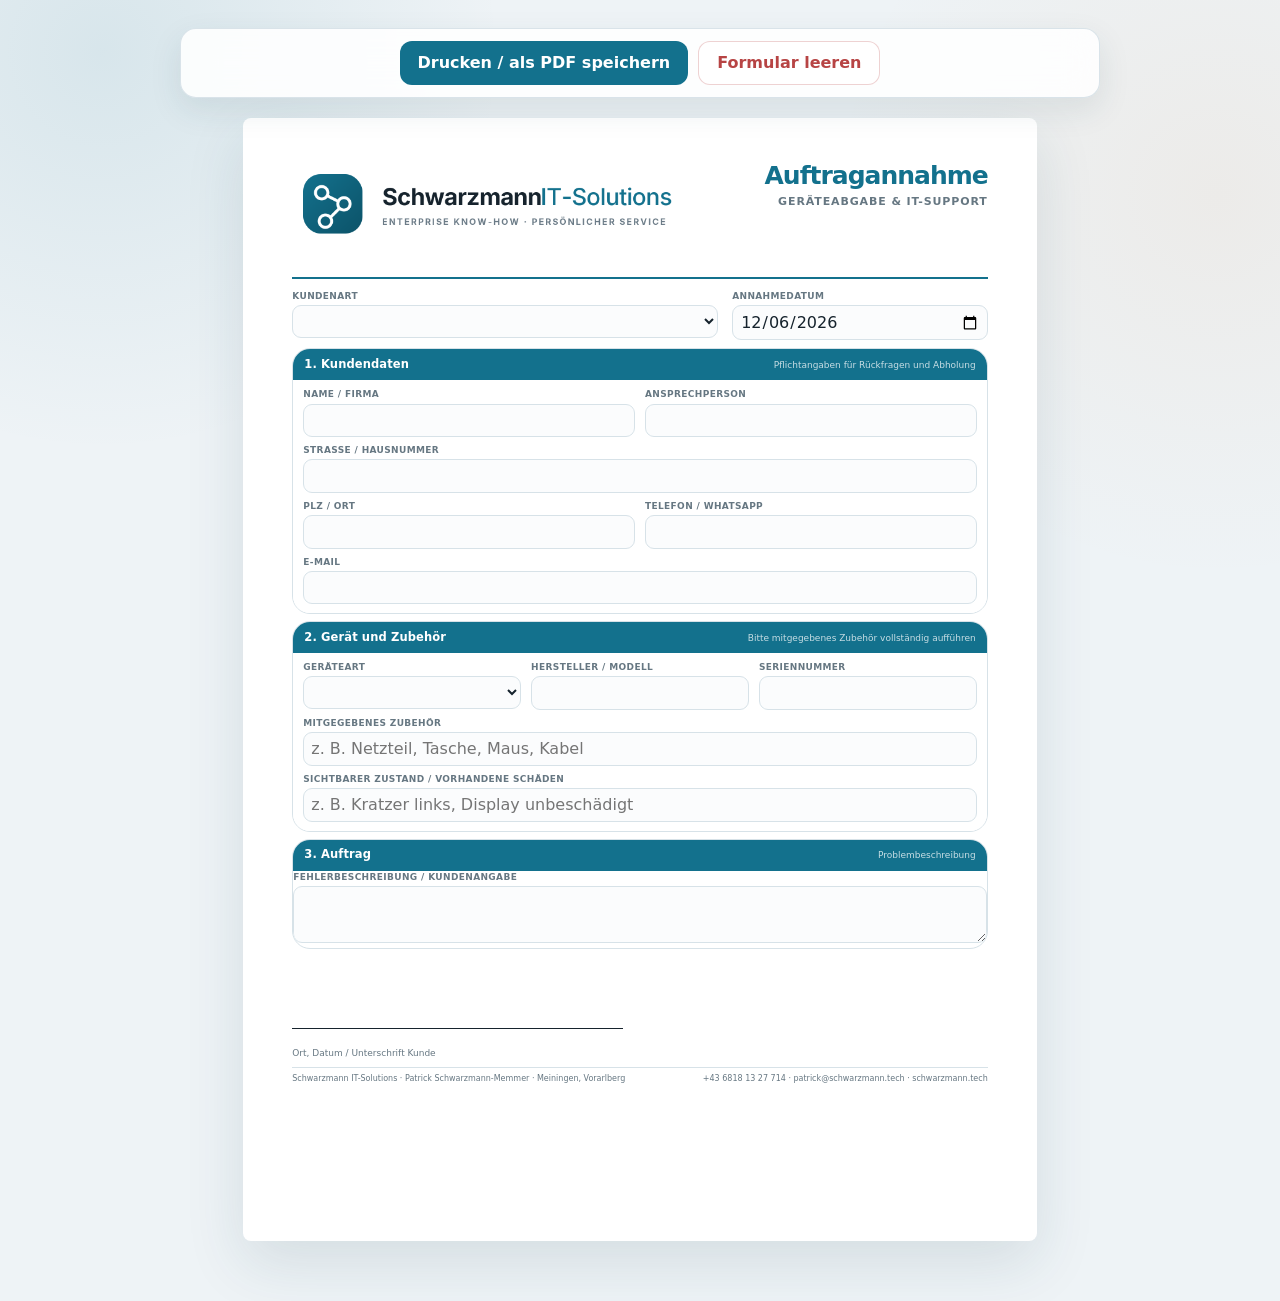
==== Auftragannahme.html @ 07a39107 "Add files via upload" ====
<!DOCTYPE html>

<html lang="de">
<head>
<meta charset="utf-8"/>
<meta content="width=device-width, initial-scale=1" name="viewport"/>
<title>Auftragannahme | Schwarzmann IT-Solutions</title>
<meta content="noindex,nofollow" name="robots"/>
<style>
    :root {
      --bg: #eef3f6;
      --surface: #ffffff;
      --ink: #16232d;
      --muted: #667782;
      --primary: #13718d;
      --primary-dark: #0c5369;
      --primary-soft: #dff2f6;
      --accent: #d4823c;
      --line: #d7e2e8;
      --danger: #b74444;
      --shadow: 0 22px 60px rgba(28, 65, 82, .12);
      --radius: 18px;
    }

    * {
      box-sizing: border-box;
    }

    html {
      background: var(--bg);
    }

    body {
      margin: 0;
      padding: 28px 16px 60px;
      color: var(--ink);
      font-family: Inter, ui-sans-serif, system-ui, -apple-system, BlinkMacSystemFont, "Segoe UI", sans-serif;
      line-height: 1.35;
      background:
        radial-gradient(circle at 8% 4%, rgba(19, 113, 141, .10), transparent 25rem),
        radial-gradient(circle at 95% 15%, rgba(212, 130, 60, .07), transparent 24rem),
        var(--bg);
    }

    button,
    input,
    textarea,
    select {
      font: inherit;
    }

    .toolbar {
      position: sticky;
      z-index: 20;
      top: 12px;
      display: flex;
      flex-wrap: wrap;
      justify-content: center;
      gap: 10px;
      width: min(100%, 920px);
      margin: 0 auto 20px;
      padding: 12px;
      background: rgba(255,255,255,.88);
      border: 1px solid rgba(215,226,232,.95);
      border-radius: 16px;
      box-shadow: 0 12px 32px rgba(28,65,82,.10);
      backdrop-filter: blur(16px);
    }

    .button {
      min-height: 44px;
      padding: 0 18px;
      color: #fff;
      font-weight: 800;
      border: 0;
      border-radius: 12px;
      background: var(--primary);
      cursor: pointer;
      transition: transform .15s ease, background .15s ease;
    }

    .button:hover {
      background: var(--primary-dark);
      transform: translateY(-1px);
    }

    .button.secondary {
      color: var(--ink);
      background: #fff;
      border: 1px solid var(--line);
    }

    .button.danger {
      color: var(--danger);
      background: #fff;
      border: 1px solid rgba(183,68,68,.24);
    }

    .page {
      width: 210mm;
      min-height: 297mm;
      margin: 0 auto;
      padding: 12mm 13mm 10mm;
      background: var(--surface);
      border-radius: 8px;
      box-shadow: var(--shadow);
    }

    .header {
      display: grid;
      grid-template-columns: minmax(0, 1fr) auto;
      gap: 28px;
      align-items: start;
      padding-bottom: 9px;
      border-bottom: 2px solid var(--primary);
    }

    .logo {
      width: 118mm;
      max-width: 100%;
      height: auto;
    }

    .document-title {
      text-align: right;
    }

    .document-title h1 {
      margin: 0;
      color: var(--primary);
      font-size: 25px;
      line-height: 1;
      letter-spacing: -.04em;
    }

    .document-title p {
      margin: 7px 0 0;
      color: var(--muted);
      font-size: 11px;
      font-weight: 700;
      letter-spacing: .08em;
      text-transform: uppercase;
    }

    .intro {
      display: grid;
      grid-template-columns: 1.25fr .75fr;
      gap: 14px;
      margin: 11px 0 8px;
    }

    .section {
      margin-top: 7px;
      border: 1px solid var(--line);
      border-radius: var(--radius);
      overflow: hidden;
    }

    .section-title {
      display: flex;
      align-items: center;
      justify-content: space-between;
      min-height: 31px;
      padding: 6px 11px;
      color: #fff;
      background: var(--primary);
    }

    .section-title h2 {
      margin: 0;
      font-size: 11.5px;
      letter-spacing: .01em;
    }

    .section-title small {
      color: rgba(255,255,255,.76);
      font-size: 9px;
    }

    .section-body {
      padding: 8px 10px 9px;
      background: #fff;
    }

    .grid {
      display: grid;
      gap: 7px 10px;
    }

    .cols-2 {
      grid-template-columns: repeat(2, minmax(0, 1fr));
    }

    .cols-3 {
      grid-template-columns: repeat(3, minmax(0, 1fr));
    }

    .span-2 {
      grid-column: span 2;
    }

    .span-3 {
      grid-column: span 3;
    }

    .field {
      min-width: 0;
    }

    .field label,
    .group-label {
      display: block;
      margin-bottom: 3px;
      color: var(--muted);
      font-size: 9px;
      font-weight: 800;
      letter-spacing: .04em;
      text-transform: uppercase;
    }

    input,
    textarea,
    select {
      width: 100%;
      color: var(--ink);
      background: #fbfcfd;
      border: 1px solid var(--line);
      border-radius: 9px;
      outline: none;
    }

    input,
    select {
      min-height: 30px;
      padding: 5px 7px;
    }

    textarea {
      min-height: 52px;
      padding: 6px 7px;
      resize: vertical;
    }

    input:focus,
    textarea:focus,
    select:focus {
      border-color: var(--primary);
      box-shadow: 0 0 0 3px rgba(19,113,141,.10);
    }

    .checkbox-grid {
      display: grid;
      grid-template-columns: repeat(3, minmax(0, 1fr));
      gap: 5px 10px;
    }

    .check {
      display: flex;
      align-items: flex-start;
      gap: 7px;
      font-size: 10px;
      line-height: 1.3;
    }

    .check input {
      width: 16px;
      min-height: 16px;
      margin: 0;
      accent-color: var(--primary);
    }

    .notice {
      margin-top: 6px;
      padding: 7px 9px;
      color: var(--muted);
      font-size: 9px;
      line-height: 1.4;
      background: var(--primary-soft);
      border-left: 3px solid var(--primary);
      border-radius: 7px;
    }

    .cost-row {
      display: grid;
      grid-template-columns: 1.1fr .75fr .75fr;
      gap: 12px;
    }

    .signature-grid {
      display: grid;
      grid-template-columns: 1fr 1fr;
      gap: 34px;
      margin-top: 14px;
    }

    .signature {
      padding-top: 18px;
      border-top: 1px solid var(--ink);
      color: var(--muted);
      font-size: 9px;
    }

    .footer {
      display: flex;
      justify-content: space-between;
      gap: 20px;
      margin-top: 8px;
      padding-top: 6px;
      color: var(--muted);
      font-size: 8px;
      border-top: 1px solid var(--line);
    }

    .print-note {
      margin-top: 6px;
      color: var(--muted);
      font-size: 10px;
      text-align: center;
    }

    @page {
      size: A4 portrait;
      margin: 0;
    }

    @media print {
      html,
      body {
        width: 210mm;
        height: 297mm;
        margin: 0;
        padding: 0;
        overflow: hidden;
        background: #fff;
        -webkit-print-color-adjust: exact;
        print-color-adjust: exact;
      }

      .toolbar,
      .print-note {
        display: none !important;
      }

      .page {
        width: 210mm;
        height: 297mm;
        min-height: 297mm;
        margin: 0;
        padding: 9mm 11mm 8mm;
        overflow: hidden;
        border-radius: 0;
        box-shadow: none;
      }

      .header {
        gap: 16px;
        padding-bottom: 6px;
      }

      .logo {
        width: 103mm;
      }

      .document-title h1 {
        font-size: 20px;
      }

      .document-title p {
        margin-top: 4px;
        font-size: 8px;
      }

      .intro {
        gap: 9px;
        margin: 7px 0 5px;
      }

      .section {
        margin-top: 5px;
        border-radius: 10px;
        break-inside: avoid;
      }

      .section-title {
        min-height: 25px;
        padding: 4px 8px;
      }

      .section-title h2 {
        font-size: 9.5px;
      }

      .section-title small {
        font-size: 7px;
      }

      .section-body {
        padding: 5px 8px 6px;
      }

      .grid {
        gap: 4px 7px;
      }

      .field label,
      .group-label {
        margin-bottom: 1px;
        font-size: 7px;
      }

      input,
      select {
        min-height: 23px;
        padding: 2px 5px;
        font-size: 9px;
      }

      textarea {
        min-height: 44px;
        height: 44px;
        padding: 3px 5px;
        font-size: 9px;
        resize: none;
      }

      .checkbox-grid {
        gap: 3px 8px;
      }

      .check {
        gap: 4px;
        font-size: 7.5px;
      }

      .check input {
        width: 12px;
        min-height: 12px;
      }

      .cost-row {
        gap: 7px;
      }

      .notice {
        margin-top: 4px;
        padding: 4px 6px;
        font-size: 6.8px;
        line-height: 1.25;
      }

      .signature-grid {
        gap: 24px;
        margin-top: 12px;
      }

      .signature {
        padding-top: 17px;
        font-size: 7px;
      }

      .footer {
        margin-top: 5px;
        padding-top: 4px;
        font-size: 6px;
      }

      input,
      textarea,
      select {
        color: #000;
        background: #fff !important;
        border-color: #bfcbd1;
        box-shadow: none !important;
      }
    }

    @media (max-width: 850px) {
      body {
        padding: 12px 0 40px;
      }

      .page {
        width: 100%;
        min-height: auto;
        padding: 22px 16px;
        border-radius: 0;
      }

      .header,
      .intro,
      .cols-2,
      .cols-3 {
        grid-template-columns: 1fr;
      }

      .document-title {
        text-align: left;
      }

      .span-2,
      .span-3 {
        grid-column: auto;
      }

      .checkbox-grid {
        grid-template-columns: 1fr;
      }
    }
  </style>
</head>
<body>
<div class="toolbar">
<button class="button" onclick="preparePrint()" type="button">Drucken / als PDF speichern</button>
<button class="button danger" onclick="clearForm()" type="button">Formular leeren</button>
</div>
<form autocomplete="off" class="page" id="orderForm">
<header class="header">
<div>
<img alt="Schwarzmann IT-Solutions" class="logo" src="[data-uri]"/>
</div>
<div class="document-title">
<h1>Auftragannahme</h1>
<p>Geräteabgabe &amp; IT-Support</p>
</div>
</header>
<div class="intro">
<div class="field">
<label for="deviceType">Kundenart</label>
<select id="deviceType" name="deviceType">
<option value=""></option>
<option>Privatkunde</option>
<option>Geschäftskunde</option>
</select>
</div>
<!--<div class="field">
<label for="orderNumber">Auftragsnummer</label>
<input id="orderNumber" name="orderNumber" placeholder="z. B. 2026-001" type="text"/>
</div>
-->
<div class="field">
<label for="date">Annahmedatum</label>
<input id="date" name="date" type="date"/>
</div>
</div>
<section class="section">
<div class="section-title">
<h2>1. Kundendaten</h2>
<small>Pflichtangaben für Rückfragen und Abholung</small>
</div>
<div class="section-body grid cols-2">
<div class="field">
<label for="customerName">Name / Firma</label>
<input id="customerName" name="customerName" type="text"/>
</div>
<div class="field">
<label for="contactPerson">Ansprechperson</label>
<input id="contactPerson" name="contactPerson" type="text"/>
</div>
<div class="field span-2">
<label for="address">Strasse / Hausnummer</label>
<input id="address" name="address" type="text"/>
</div>
<div class="field">
<label for="zipCity">PLZ / Ort</label>
<input id="zipCity" name="zipCity" type="text"/>
</div>
<div class="field">
<label for="phone">Telefon / WhatsApp</label>
<input id="phone" name="phone" type="tel"/>
</div>
<div class="field span-2">
<label for="email">E-Mail</label>
<input id="email" name="email" type="email"/>
</div>
</div>
</section>
<section class="section">
<div class="section-title">
<h2>2. Gerät und Zubehör</h2>
<small>Bitte mitgegebenes Zubehör vollständig aufführen</small>
</div>
<div class="section-body grid cols-3">
<div class="field">
<label for="deviceType">Geräteart</label>
<select id="deviceType" name="deviceType">
<option value=""></option>
<option>PC</option>
<option>Laptop</option>
<option>Tablet</option>
<option>Smartphone</option>
<option>Drucker</option>
<option>Router / Netzwerkgerät</option>
<option>Sonstiges</option>
</select>
</div>
<div class="field">
<label for="manufacturer">Hersteller / Modell</label>
<input id="manufacturer" name="manufacturer" type="text"/>
</div>
<div class="field">
<label for="serial">Seriennummer</label>
<input id="serial" name="serial" type="text"/>
</div>
<div class="field span-3">
<label for="accessories">Mitgegebenes Zubehör</label>
<input id="accessories" name="accessories" placeholder="z. B. Netzteil, Tasche, Maus, Kabel" type="text"/>
</div>
<div class="field span-3">
<label for="condition">Sichtbarer Zustand / vorhandene Schäden</label>
<input id="condition" name="condition" placeholder="z. B. Kratzer links, Display unbeschädigt" type="text"/>
</div>
</div>
</section>
<section class="section">
<div class="section-title">
<h2>3. Auftrag</h2>
<small>Problembeschreibung</small>
</div>
<div class="field">
<div class="field">
<label for="problem">Fehlerbeschreibung / Kundenangabe</label>
<textarea id="problem" name="problem"></textarea>
</div>
<!--
<div class="field">
<label for="request">Gewünschte Arbeiten / Ziel</label>
<textarea id="request" name="request"></textarea>
</div>
-->
<!--
<div class="field span-2">
<span class="group-label">Dringlichkeit und Rückmeldung</span>
<div class="checkbox-grid">
<label class="check"><input name="priorityNormal" type="checkbox"/> Normal</label>
<label class="check"><input name="priorityUrgent" type="checkbox"/> Dringend nach Rücksprache</label>
<label class="check"><input name="contactPhone" type="checkbox"/> Rückmeldung per Telefon</label>
<label class="check"><input name="contactWhatsapp" type="checkbox"/> Rückmeldung per WhatsApp</label>
<label class="check"><input name="contactEmail" type="checkbox"/> Rückmeldung per E-Mail</label>
</div>
-->
</div>
</div>
</section>
<br><br><br>
<div class="signature-grid">
<div class="signature">Ort, Datum / Unterschrift Kunde</div>
<!--<div class="signature">Unterschrift Auftragannahme</div> -->
</div>
<footer class="footer">
<span>Schwarzmann IT-Solutions · Patrick Schwarzmann-Memmer · Meiningen, Vorarlberg</span>
<span>+43 6818 13 27 714 · patrick@schwarzmann.tech · schwarzmann.tech</span>
</footer>
</form>
<script>
    const form = document.getElementById("orderForm");

    function setDefaults() {
      const dateField = document.getElementById("date");
      if (!dateField.value) {
        dateField.value = new Date().toISOString().slice(0, 10);
      }

      const numberField = document.getElementById("orderNumber");
      if (!numberField.value) {
        numberField.value = `${new Date().getFullYear()}-`;
      }
    }

    function clearForm() {
      if (!confirm("Wirklich alle Eingaben löschen?")) return;
      form.reset();
      setDefaults();
    }

    function preparePrint() {
      window.print();
    }

    setDefaults();
  </script>
</body>
</html>
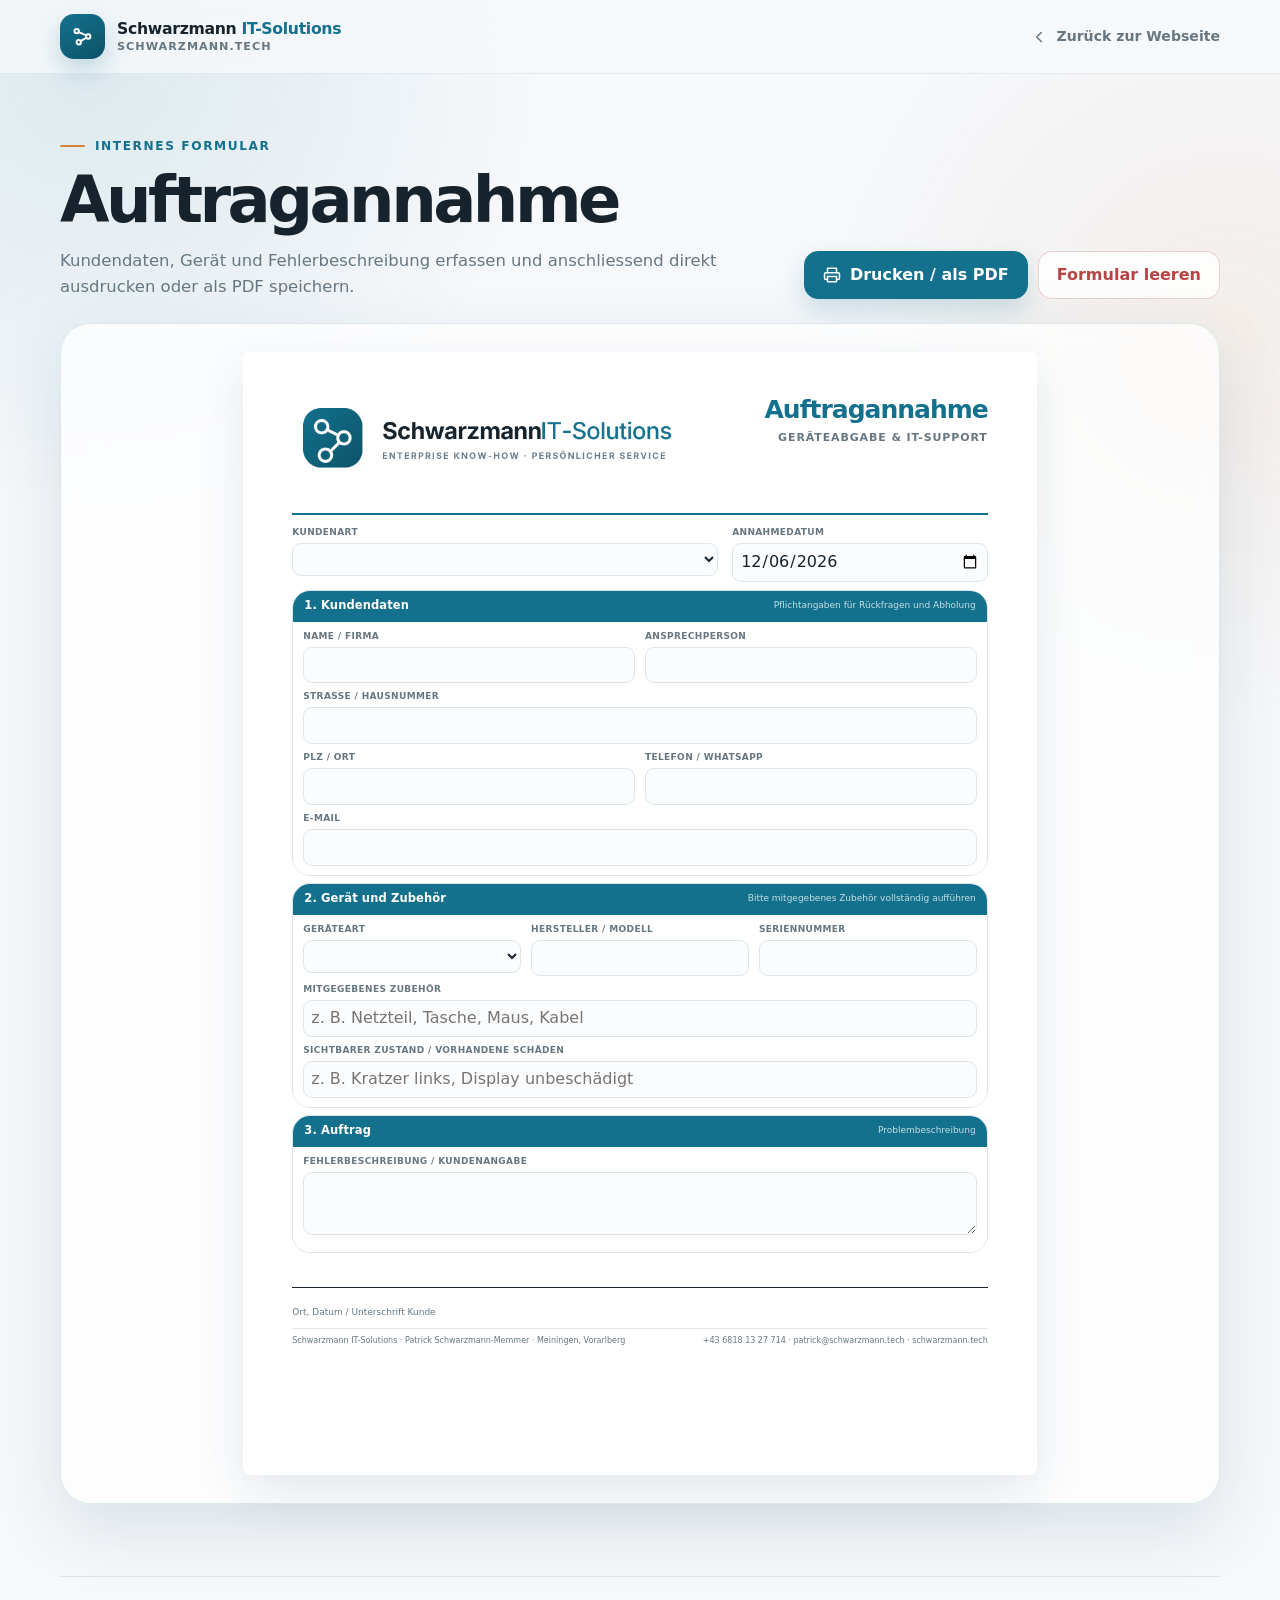
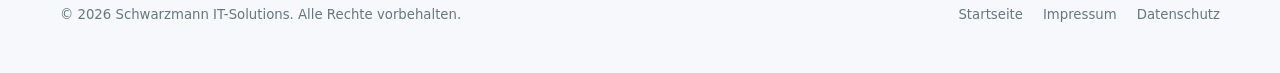
==== commit 06c00d69: "Add files via upload" ====
--- a/Auftragannahme.html
+++ b/Auftragannahme.html
@@ -1,29 +1,44 @@
-<!DOCTYPE html>
-
+<!doctype html>
 <html lang="de">
 <head>
-<meta charset="utf-8"/>
-<meta content="width=device-width, initial-scale=1" name="viewport"/>
-<title>Auftragannahme | Schwarzmann IT-Solutions</title>
-<meta content="noindex,nofollow" name="robots"/>
-<style>
+  <meta charset="utf-8">
+  <meta name="viewport" content="width=device-width, initial-scale=1">
+
+  <title>Auftragannahme | Schwarzmann IT-Solutions</title>
+  <meta name="description" content="Formular zur Auftragannahme für Schwarzmann IT-Solutions.">
+  <meta name="author" content="Patrick Schwarzmann-Memmer">
+  <meta name="robots" content="noindex,nofollow">
+  <meta name="theme-color" content="#f6f8fb">
+
+  <link rel="icon" href="favicon.png" sizes="any">
+  <link rel="icon" type="image/png" sizes="32x32" href="favicon.png">
+  <link rel="apple-touch-icon" href="favicon.png">
+
+  <style>
     :root {
-      --bg: #eef3f6;
+      --bg: #f6f8fb;
       --surface: #ffffff;
+      --surface-soft: #edf4f7;
       --ink: #16232d;
       --muted: #667782;
       --primary: #13718d;
       --primary-dark: #0c5369;
       --primary-soft: #dff2f6;
       --accent: #d4823c;
-      --line: #d7e2e8;
+      --line: #dce6eb;
       --danger: #b74444;
-      --shadow: 0 22px 60px rgba(28, 65, 82, .12);
-      --radius: 18px;
+      --shadow-sm: 0 10px 28px rgba(28, 65, 82, .07);
+      --shadow-lg: 0 26px 70px rgba(28, 65, 82, .12);
+      --radius-sm: 14px;
+      --radius-md: 20px;
+      --radius-lg: 30px;
+      --container: 1160px;
     }
 
     * {
       box-sizing: border-box;
+      margin: 0;
+      padding: 0;
     }
 
     html {
@@ -31,15 +46,16 @@
     }
 
     body {
-      margin: 0;
-      padding: 28px 16px 60px;
+      min-height: 100vh;
       color: var(--ink);
       font-family: Inter, ui-sans-serif, system-ui, -apple-system, BlinkMacSystemFont, "Segoe UI", sans-serif;
-      line-height: 1.35;
+      line-height: 1.55;
       background:
-        radial-gradient(circle at 8% 4%, rgba(19, 113, 141, .10), transparent 25rem),
-        radial-gradient(circle at 95% 15%, rgba(212, 130, 60, .07), transparent 24rem),
+        radial-gradient(circle at 7% 4%, rgba(19, 113, 141, .11), transparent 28rem),
+        radial-gradient(circle at 96% 20%, rgba(212, 130, 60, .09), transparent 25rem),
         var(--bg);
+      -webkit-font-smoothing: antialiased;
+      text-rendering: optimizeLegibility;
     }
 
     button,
@@ -49,64 +65,226 @@
       font: inherit;
     }
 
-    .toolbar {
+    a {
+      color: inherit;
+    }
+
+    :focus-visible {
+      outline: 3px solid rgba(19, 113, 141, .35);
+      outline-offset: 4px;
+      border-radius: 6px;
+    }
+
+    .container {
+      width: min(calc(100% - 40px), var(--container));
+      margin-inline: auto;
+    }
+
+    .site-header {
       position: sticky;
-      z-index: 20;
-      top: 12px;
+      z-index: 50;
+      top: 0;
+      padding: 14px 0;
+      background: rgba(246, 248, 251, .84);
+      border-bottom: 1px solid rgba(220, 230, 235, .78);
+      backdrop-filter: blur(18px);
+      -webkit-backdrop-filter: blur(18px);
+    }
+
+    .header-inner {
+      display: flex;
+      align-items: center;
+      justify-content: space-between;
+      gap: 24px;
+    }
+
+    .brand {
+      display: inline-flex;
+      align-items: center;
+      gap: 12px;
+      text-decoration: none;
+    }
+
+    .brand-mark {
+      display: grid;
+      width: 45px;
+      height: 45px;
+      flex: 0 0 45px;
+      place-items: center;
+      color: #fff;
+      background: linear-gradient(145deg, var(--primary), var(--primary-dark));
+      border-radius: 14px;
+      box-shadow: 0 10px 24px rgba(19, 113, 141, .24);
+    }
+
+    .brand-mark svg {
+      width: 25px;
+      height: 25px;
+    }
+
+    .brand-copy {
+      display: flex;
+      flex-direction: column;
+      line-height: 1.1;
+    }
+
+    .brand-copy strong {
+      font-size: .98rem;
+      letter-spacing: -.02em;
+    }
+
+    .brand-copy .brand-accent {
+      color: var(--primary);
+    }
+
+    .brand-domain {
+      margin-top: 4px;
+      color: var(--muted);
+      font-size: .7rem;
+      font-weight: 750;
+      letter-spacing: .09em;
+      text-transform: uppercase;
+    }
+
+    .header-back {
+      display: inline-flex;
+      align-items: center;
+      gap: 8px;
+      color: var(--muted);
+      font-size: .88rem;
+      font-weight: 760;
+      text-decoration: none;
+      transition: color .2s ease;
+    }
+
+    .header-back:hover {
+      color: var(--primary);
+    }
+
+    .header-back svg {
+      width: 18px;
+      height: 18px;
+    }
+
+    main {
+      padding: 56px 0 72px;
+    }
+
+    .page-intro {
+      display: flex;
+      align-items: flex-end;
+      justify-content: space-between;
+      gap: 30px;
+      margin-bottom: 24px;
+    }
+
+    .page-intro-copy {
+      max-width: 760px;
+    }
+
+    .eyebrow {
+      display: inline-flex;
+      align-items: center;
+      gap: 10px;
+      margin-bottom: 12px;
+      color: var(--primary);
+      font-size: .76rem;
+      font-weight: 850;
+      letter-spacing: .13em;
+      text-transform: uppercase;
+    }
+
+    .eyebrow::before {
+      width: 25px;
+      height: 2px;
+      content: "";
+      background: var(--accent);
+      border-radius: 999px;
+    }
+
+    .page-intro h1 {
+      font-size: clamp(2.35rem, 5vw, 4.25rem);
+      line-height: 1.04;
+      letter-spacing: -.055em;
+    }
+
+    .page-intro p {
+      max-width: 700px;
+      margin-top: 14px;
+      color: var(--muted);
+      font-size: 1.03rem;
+    }
+
+    .form-actions {
       display: flex;
       flex-wrap: wrap;
+      justify-content: flex-end;
+      gap: 10px;
+    }
+
+    .button {
+      display: inline-flex;
+      min-height: 48px;
+      align-items: center;
       justify-content: center;
-      gap: 10px;
-      width: min(100%, 920px);
-      margin: 0 auto 20px;
-      padding: 12px;
-      background: rgba(255,255,255,.88);
-      border: 1px solid rgba(215,226,232,.95);
-      border-radius: 16px;
-      box-shadow: 0 12px 32px rgba(28,65,82,.10);
-      backdrop-filter: blur(16px);
-    }
-
-    .button {
-      min-height: 44px;
+      gap: 9px;
       padding: 0 18px;
       color: #fff;
-      font-weight: 800;
-      border: 0;
-      border-radius: 12px;
+      font-weight: 820;
       background: var(--primary);
+      border: 1px solid var(--primary);
+      border-radius: var(--radius-sm);
+      box-shadow: 0 11px 25px rgba(19, 113, 141, .19);
       cursor: pointer;
-      transition: transform .15s ease, background .15s ease;
+      transition: transform .2s ease, background .2s ease, border-color .2s ease;
     }
 
     .button:hover {
       background: var(--primary-dark);
-      transform: translateY(-1px);
-    }
-
-    .button.secondary {
-      color: var(--ink);
+      border-color: var(--primary-dark);
+      transform: translateY(-2px);
+    }
+
+    .button svg {
+      width: 18px;
+      height: 18px;
+    }
+
+    .button-secondary {
+      color: var(--danger);
+      background: rgba(255, 255, 255, .84);
+      border-color: rgba(183, 68, 68, .24);
+      box-shadow: none;
+    }
+
+    .button-secondary:hover {
+      color: #8f2f2f;
       background: #fff;
-      border: 1px solid var(--line);
-    }
-
-    .button.danger {
-      color: var(--danger);
-      background: #fff;
-      border: 1px solid rgba(183,68,68,.24);
-    }
-
-    .page {
+      border-color: rgba(183, 68, 68, .38);
+    }
+
+    .form-frame {
+      padding: 28px;
+      background: rgba(255, 255, 255, .72);
+      border: 1px solid rgba(220, 230, 235, .92);
+      border-radius: var(--radius-lg);
+      box-shadow: var(--shadow-lg);
+      backdrop-filter: blur(10px);
+      -webkit-backdrop-filter: blur(10px);
+    }
+
+    .form-sheet {
       width: 210mm;
       min-height: 297mm;
       margin: 0 auto;
       padding: 12mm 13mm 10mm;
+      color: var(--ink);
       background: var(--surface);
       border-radius: 8px;
-      box-shadow: var(--shadow);
-    }
-
-    .header {
+      box-shadow: 0 18px 48px rgba(28, 65, 82, .11);
+    }
+
+    .form-sheet .header {
       display: grid;
       grid-template-columns: minmax(0, 1fr) auto;
       gap: 28px;
@@ -115,17 +293,17 @@
       border-bottom: 2px solid var(--primary);
     }
 
-    .logo {
+    .form-sheet .logo {
       width: 118mm;
       max-width: 100%;
       height: auto;
     }
 
-    .document-title {
+    .form-sheet .document-title {
       text-align: right;
     }
 
-    .document-title h1 {
+    .form-sheet .document-title h1 {
       margin: 0;
       color: var(--primary);
       font-size: 25px;
@@ -133,7 +311,7 @@
       letter-spacing: -.04em;
     }
 
-    .document-title p {
+    .form-sheet .document-title p {
       margin: 7px 0 0;
       color: var(--muted);
       font-size: 11px;
@@ -142,73 +320,73 @@
       text-transform: uppercase;
     }
 
-    .intro {
+    .form-sheet .intro {
       display: grid;
       grid-template-columns: 1.25fr .75fr;
       gap: 14px;
       margin: 11px 0 8px;
     }
 
-    .section {
+    .form-sheet .section {
       margin-top: 7px;
+      overflow: hidden;
       border: 1px solid var(--line);
-      border-radius: var(--radius);
-      overflow: hidden;
-    }
-
-    .section-title {
+      border-radius: 18px;
+    }
+
+    .form-sheet .section-title {
       display: flex;
+      min-height: 31px;
       align-items: center;
       justify-content: space-between;
-      min-height: 31px;
       padding: 6px 11px;
       color: #fff;
       background: var(--primary);
     }
 
-    .section-title h2 {
+    .form-sheet .section-title h2 {
       margin: 0;
       font-size: 11.5px;
       letter-spacing: .01em;
     }
 
-    .section-title small {
+    .form-sheet .section-title small {
       color: rgba(255,255,255,.76);
       font-size: 9px;
     }
 
-    .section-body {
+    .form-sheet .section-body {
       padding: 8px 10px 9px;
       background: #fff;
     }
 
-    .grid {
+    .form-sheet .grid {
       display: grid;
       gap: 7px 10px;
     }
 
-    .cols-2 {
+    .form-sheet .cols-2 {
       grid-template-columns: repeat(2, minmax(0, 1fr));
     }
 
-    .cols-3 {
+    .form-sheet .cols-3 {
       grid-template-columns: repeat(3, minmax(0, 1fr));
     }
 
-    .span-2 {
+    .form-sheet .span-2 {
       grid-column: span 2;
     }
 
-    .span-3 {
+    .form-sheet .span-3 {
       grid-column: span 3;
     }
 
-    .field {
+    .form-sheet .field {
       min-width: 0;
     }
 
-    .field label,
-    .group-label {
+    .form-sheet .field label,
+    .form-sheet .group-label {
       display: block;
       margin-bottom: 3px;
       color: var(--muted);
@@ -218,9 +396,9 @@
       text-transform: uppercase;
     }
 
-    input,
-    textarea,
-    select {
+    .form-sheet input,
+    .form-sheet textarea,
+    .form-sheet select {
       width: 100%;
       color: var(--ink);
       background: #fbfcfd;
@@ -229,32 +407,32 @@
       outline: none;
     }
 
-    input,
-    select {
+    .form-sheet input,
+    .form-sheet select {
       min-height: 30px;
       padding: 5px 7px;
     }
 
-    textarea {
+    .form-sheet textarea {
       min-height: 52px;
       padding: 6px 7px;
       resize: vertical;
     }
 
-    input:focus,
-    textarea:focus,
-    select:focus {
+    .form-sheet input:focus,
+    .form-sheet textarea:focus,
+    .form-sheet select:focus {
       border-color: var(--primary);
       box-shadow: 0 0 0 3px rgba(19,113,141,.10);
     }
 
-    .checkbox-grid {
+    .form-sheet .checkbox-grid {
       display: grid;
       grid-template-columns: repeat(3, minmax(0, 1fr));
       gap: 5px 10px;
     }
 
-    .check {
+    .form-sheet .check {
       display: flex;
       align-items: flex-start;
       gap: 7px;
@@ -262,45 +440,27 @@
       line-height: 1.3;
     }
 
-    .check input {
+    .form-sheet .check input {
       width: 16px;
       min-height: 16px;
       margin: 0;
       accent-color: var(--primary);
     }
 
-    .notice {
-      margin-top: 6px;
-      padding: 7px 9px;
+    .form-sheet .signature-grid {
+      display: grid;
+      grid-template-columns: 1fr;
+      margin-top: 34px;
+    }
+
+    .form-sheet .signature {
+      padding-top: 18px;
       color: var(--muted);
       font-size: 9px;
-      line-height: 1.4;
-      background: var(--primary-soft);
-      border-left: 3px solid var(--primary);
-      border-radius: 7px;
-    }
-
-    .cost-row {
-      display: grid;
-      grid-template-columns: 1.1fr .75fr .75fr;
-      gap: 12px;
-    }
-
-    .signature-grid {
-      display: grid;
-      grid-template-columns: 1fr 1fr;
-      gap: 34px;
-      margin-top: 14px;
-    }
-
-    .signature {
-      padding-top: 18px;
       border-top: 1px solid var(--ink);
-      color: var(--muted);
-      font-size: 9px;
-    }
-
-    .footer {
+    }
+
+    .form-sheet .footer {
       display: flex;
       justify-content: space-between;
       gap: 20px;
@@ -311,11 +471,38 @@
       border-top: 1px solid var(--line);
     }
 
-    .print-note {
-      margin-top: 6px;
+    .site-footer {
+      padding: 0 0 48px;
+    }
+
+    .footer-grid {
+      display: flex;
+      align-items: center;
+      justify-content: space-between;
+      gap: 24px;
+      padding-top: 28px;
+      border-top: 1px solid var(--line);
+    }
+
+    .footer-grid p {
       color: var(--muted);
-      font-size: 10px;
-      text-align: center;
+      font-size: .83rem;
+    }
+
+    .footer-links {
+      display: flex;
+      flex-wrap: wrap;
+      gap: 20px;
+    }
+
+    .footer-links a {
+      color: var(--muted);
+      font-size: .83rem;
+      text-decoration: none;
+    }
+
+    .footer-links a:hover {
+      color: var(--primary);
     }
 
     @page {
@@ -336,12 +523,26 @@
         print-color-adjust: exact;
       }
 
-      .toolbar,
-      .print-note {
+      .site-header,
+      .page-intro,
+      .site-footer {
         display: none !important;
       }
 
-      .page {
+      main,
+      .container,
+      .form-frame {
+        width: 210mm;
+        height: 297mm;
+        margin: 0;
+        padding: 0;
+        background: #fff;
+        border: 0;
+        border-radius: 0;
+        box-shadow: none;
+      }
+
+      .form-sheet {
         width: 210mm;
         height: 297mm;
         min-height: 297mm;
@@ -352,70 +553,70 @@
         box-shadow: none;
       }
 
-      .header {
+      .form-sheet .header {
         gap: 16px;
         padding-bottom: 6px;
       }
 
-      .logo {
+      .form-sheet .logo {
         width: 103mm;
       }
 
-      .document-title h1 {
+      .form-sheet .document-title h1 {
         font-size: 20px;
       }
 
-      .document-title p {
+      .form-sheet .document-title p {
         margin-top: 4px;
         font-size: 8px;
       }
 
-      .intro {
+      .form-sheet .intro {
         gap: 9px;
         margin: 7px 0 5px;
       }
 
-      .section {
+      .form-sheet .section {
         margin-top: 5px;
         border-radius: 10px;
         break-inside: avoid;
       }
 
-      .section-title {
+      .form-sheet .section-title {
         min-height: 25px;
         padding: 4px 8px;
       }
 
-      .section-title h2 {
+      .form-sheet .section-title h2 {
         font-size: 9.5px;
       }
 
-      .section-title small {
+      .form-sheet .section-title small {
         font-size: 7px;
       }
 
-      .section-body {
+      .form-sheet .section-body {
         padding: 5px 8px 6px;
       }
 
-      .grid {
+      .form-sheet .grid {
         gap: 4px 7px;
       }
 
-      .field label,
-      .group-label {
+      .form-sheet .field label,
+      .form-sheet .group-label {
         margin-bottom: 1px;
         font-size: 7px;
       }
 
-      input,
-      select {
+      .form-sheet input,
+      .form-sheet select {
         min-height: 23px;
         padding: 2px 5px;
         font-size: 9px;
       }
 
-      textarea {
+      .form-sheet textarea {
         min-height: 44px;
         height: 44px;
         padding: 3px 5px;
@@ -423,50 +624,24 @@
         resize: none;
       }
 
-      .checkbox-grid {
-        gap: 3px 8px;
-      }
-
-      .check {
-        gap: 4px;
-        font-size: 7.5px;
-      }
-
-      .check input {
-        width: 12px;
-        min-height: 12px;
-      }
-
-      .cost-row {
-        gap: 7px;
-      }
-
-      .notice {
-        margin-top: 4px;
-        padding: 4px 6px;
-        font-size: 6.8px;
-        line-height: 1.25;
-      }
-
-      .signature-grid {
-        gap: 24px;
-        margin-top: 12px;
-      }
-
-      .signature {
+      .form-sheet .signature-grid {
+        margin-top: 22px;
+      }
+
+      .form-sheet .signature {
         padding-top: 17px;
         font-size: 7px;
       }
 
-      .footer {
+      .form-sheet .footer {
         margin-top: 5px;
         padding-top: 4px;
         font-size: 6px;
       }
 
-      input,
-      textarea,
-      select {
+      .form-sheet input,
+      .form-sheet textarea,
+      .form-sheet select {
         color: #000;
         background: #fff !important;
         border-color: #bfcbd1;
@@ -474,46 +649,131 @@
       }
     }
 
-    @media (max-width: 850px) {
-      body {
-        padding: 12px 0 40px;
-      }
-
-      .page {
+    @media (max-width: 980px) {
+      .page-intro {
+        align-items: flex-start;
+        flex-direction: column;
+      }
+
+      .form-actions {
+        justify-content: flex-start;
+      }
+
+      .form-frame {
+        padding: 14px;
+        overflow-x: auto;
+      }
+    }
+
+    @media (max-width: 680px) {
+      .container {
+        width: min(calc(100% - 28px), var(--container));
+      }
+
+      .header-inner {
+        align-items: flex-start;
+        flex-direction: column;
+        gap: 10px;
+      }
+
+      .header-back {
+        margin-left: 57px;
+      }
+
+      main {
+        padding: 38px 0 52px;
+      }
+
+      .page-intro h1 {
+        font-size: 2.65rem;
+      }
+
+      .form-actions {
         width: 100%;
-        min-height: auto;
-        padding: 22px 16px;
+      }
+
+      .button {
+        flex: 1 1 100%;
+      }
+
+      .form-frame {
+        margin-inline: -14px;
+        padding: 8px;
         border-radius: 0;
       }
 
-      .header,
-      .intro,
-      .cols-2,
-      .cols-3 {
-        grid-template-columns: 1fr;
-      }
-
-      .document-title {
-        text-align: left;
-      }
-
-      .span-2,
-      .span-3 {
-        grid-column: auto;
-      }
-
-      .checkbox-grid {
-        grid-template-columns: 1fr;
+      .form-sheet {
+        width: 210mm;
+        transform-origin: top left;
+      }
+
+      .footer-grid {
+        align-items: flex-start;
+        flex-direction: column;
       }
     }
   </style>
 </head>
+
 <body>
-<div class="toolbar">
-<button class="button" onclick="preparePrint()" type="button">Drucken / als PDF speichern</button>
-<button class="button danger" onclick="clearForm()" type="button">Formular leeren</button>
-</div>
-<form autocomplete="off" class="page" id="orderForm">
+  <header class="site-header">
+    <div class="container header-inner">
+      <a class="brand" href="index.html" aria-label="Schwarzmann IT-Solutions – Startseite">
+        <span class="brand-mark" aria-hidden="true">
+          <svg viewBox="0 0 24 24" fill="none" stroke="currentColor" stroke-width="1.9" stroke-linecap="round" stroke-linejoin="round">
+            <circle cx="6.4" cy="6.8" r="2.1"/>
+            <circle cx="17.5" cy="12" r="2.1"/>
+            <circle cx="8.4" cy="17.5" r="2.1"/>
+            <path d="M8.3 7.8 15.6 11"/>
+            <path d="M10.2 16.4 15.7 13.2"/>
+          </svg>
+        </span>
+
+        <span class="brand-copy">
+          <strong>Schwarzmann <span class="brand-accent">IT-Solutions</span></strong>
+          <span class="brand-domain">schwarzmann.tech</span>
+        </span>
+      </a>
+
+      <a class="header-back" href="index.html">
+        <svg viewBox="0 0 24 24" fill="none" stroke="currentColor" stroke-width="2" stroke-linecap="round" stroke-linejoin="round" aria-hidden="true">
+          <path d="m15 18-6-6 6-6"/>
+        </svg>
+        Zurück zur Webseite
+      </a>
+    </div>
+  </header>
+
+  <main>
+    <div class="container">
+      <section class="page-intro" aria-labelledby="page-title">
+        <div class="page-intro-copy">
+          <div class="eyebrow">Internes Formular</div>
+          <h1 id="page-title">Auftragannahme</h1>
+          <p>
+            Kundendaten, Gerät und Fehlerbeschreibung erfassen und anschliessend direkt ausdrucken
+            oder als PDF speichern.
+          </p>
+        </div>
+
+        <div class="form-actions" aria-label="Formularaktionen">
+          <button class="button" type="button" onclick="preparePrint()">
+            <svg viewBox="0 0 24 24" fill="none" stroke="currentColor" stroke-width="2" stroke-linecap="round" stroke-linejoin="round" aria-hidden="true">
+              <path d="M6 9V3h12v6"/>
+              <path d="M6 18H4a2 2 0 0 1-2-2v-5a2 2 0 0 1 2-2h16a2 2 0 0 1 2 2v5a2 2 0 0 1-2 2h-2"/>
+              <rect x="6" y="14" width="12" height="7"/>
+            </svg>
+            Drucken / als PDF
+          </button>
+
+          <button class="button button-secondary" type="button" onclick="clearForm()">
+            Formular leeren
+          </button>
+        </div>
+      </section>
+
+      <div class="form-frame">
+        <form autocomplete="off" class="page form-sheet" id="orderForm">
 <header class="header">
 <div>
 <img alt="Schwarzmann IT-Solutions" class="logo" src="[data-uri]"/>
@@ -525,18 +785,13 @@
 </header>
 <div class="intro">
 <div class="field">
-<label for="deviceType">Kundenart</label>
-<select id="deviceType" name="deviceType">
+<label for="customerType">Kundenart</label>
+<select id="customerType" name="customerType">
 <option value=""></option>
 <option>Privatkunde</option>
 <option>Geschäftskunde</option>
 </select>
 </div>
-<!--<div class="field">
-<label for="orderNumber">Auftragsnummer</label>
-<input id="orderNumber" name="orderNumber" placeholder="z. B. 2026-001" type="text"/>
-</div>
--->
 <div class="field">
 <label for="date">Annahmedatum</label>
 <input id="date" name="date" type="date"/>
@@ -611,47 +866,33 @@
 </div>
 </div>
 </section>
-<section class="section">
-<div class="section-title">
+<section class="section"><div class="section-title">
 <h2>3. Auftrag</h2>
 <small>Problembeschreibung</small>
-</div>
-<div class="field">
-<div class="field">
-<label for="problem">Fehlerbeschreibung / Kundenangabe</label>
-<textarea id="problem" name="problem"></textarea>
-</div>
-<!--
-<div class="field">
-<label for="request">Gewünschte Arbeiten / Ziel</label>
-<textarea id="request" name="request"></textarea>
-</div>
--->
-<!--
-<div class="field span-2">
-<span class="group-label">Dringlichkeit und Rückmeldung</span>
-<div class="checkbox-grid">
-<label class="check"><input name="priorityNormal" type="checkbox"/> Normal</label>
-<label class="check"><input name="priorityUrgent" type="checkbox"/> Dringend nach Rücksprache</label>
-<label class="check"><input name="contactPhone" type="checkbox"/> Rückmeldung per Telefon</label>
-<label class="check"><input name="contactWhatsapp" type="checkbox"/> Rückmeldung per WhatsApp</label>
-<label class="check"><input name="contactEmail" type="checkbox"/> Rückmeldung per E-Mail</label>
-</div>
--->
-</div>
-</div>
-</section>
-<br><br><br>
-<div class="signature-grid">
+</div><div class="section-body"><div class="field"><label for="problem">Fehlerbeschreibung / Kundenangabe</label><textarea id="problem" name="problem"></textarea></div></div></section><div class="signature-grid">
 <div class="signature">Ort, Datum / Unterschrift Kunde</div>
-<!--<div class="signature">Unterschrift Auftragannahme</div> -->
 </div>
 <footer class="footer">
 <span>Schwarzmann IT-Solutions · Patrick Schwarzmann-Memmer · Meiningen, Vorarlberg</span>
 <span>+43 6818 13 27 714 · patrick@schwarzmann.tech · schwarzmann.tech</span>
 </footer>
 </form>
-<script>
+      </div>
+    </div>
+  </main>
+
+  <footer class="site-footer">
+    <div class="container footer-grid">
+      <p>© <span id="current-year">2026</span> Schwarzmann IT-Solutions. Alle Rechte vorbehalten.</p>
+      <nav class="footer-links" aria-label="Footer-Navigation">
+        <a href="index.html">Startseite</a>
+        <a href="impressum.html">Impressum</a>
+        <a href="datenschutz.html">Datenschutz</a>
+      </nav>
+    </div>
+  </footer>
+
+  <script>
     const form = document.getElementById("orderForm");
 
     function setDefaults() {
@@ -659,11 +900,6 @@
       if (!dateField.value) {
         dateField.value = new Date().toISOString().slice(0, 10);
       }
-
-      const numberField = document.getElementById("orderNumber");
-      if (!numberField.value) {
-        numberField.value = `${new Date().getFullYear()}-`;
-      }
     }
 
     function clearForm() {
@@ -678,5 +914,9 @@
 
     setDefaults();
   </script>
+
+  <script>
+    document.getElementById("current-year").textContent = new Date().getFullYear();
+  </script>
 </body>
 </html>
